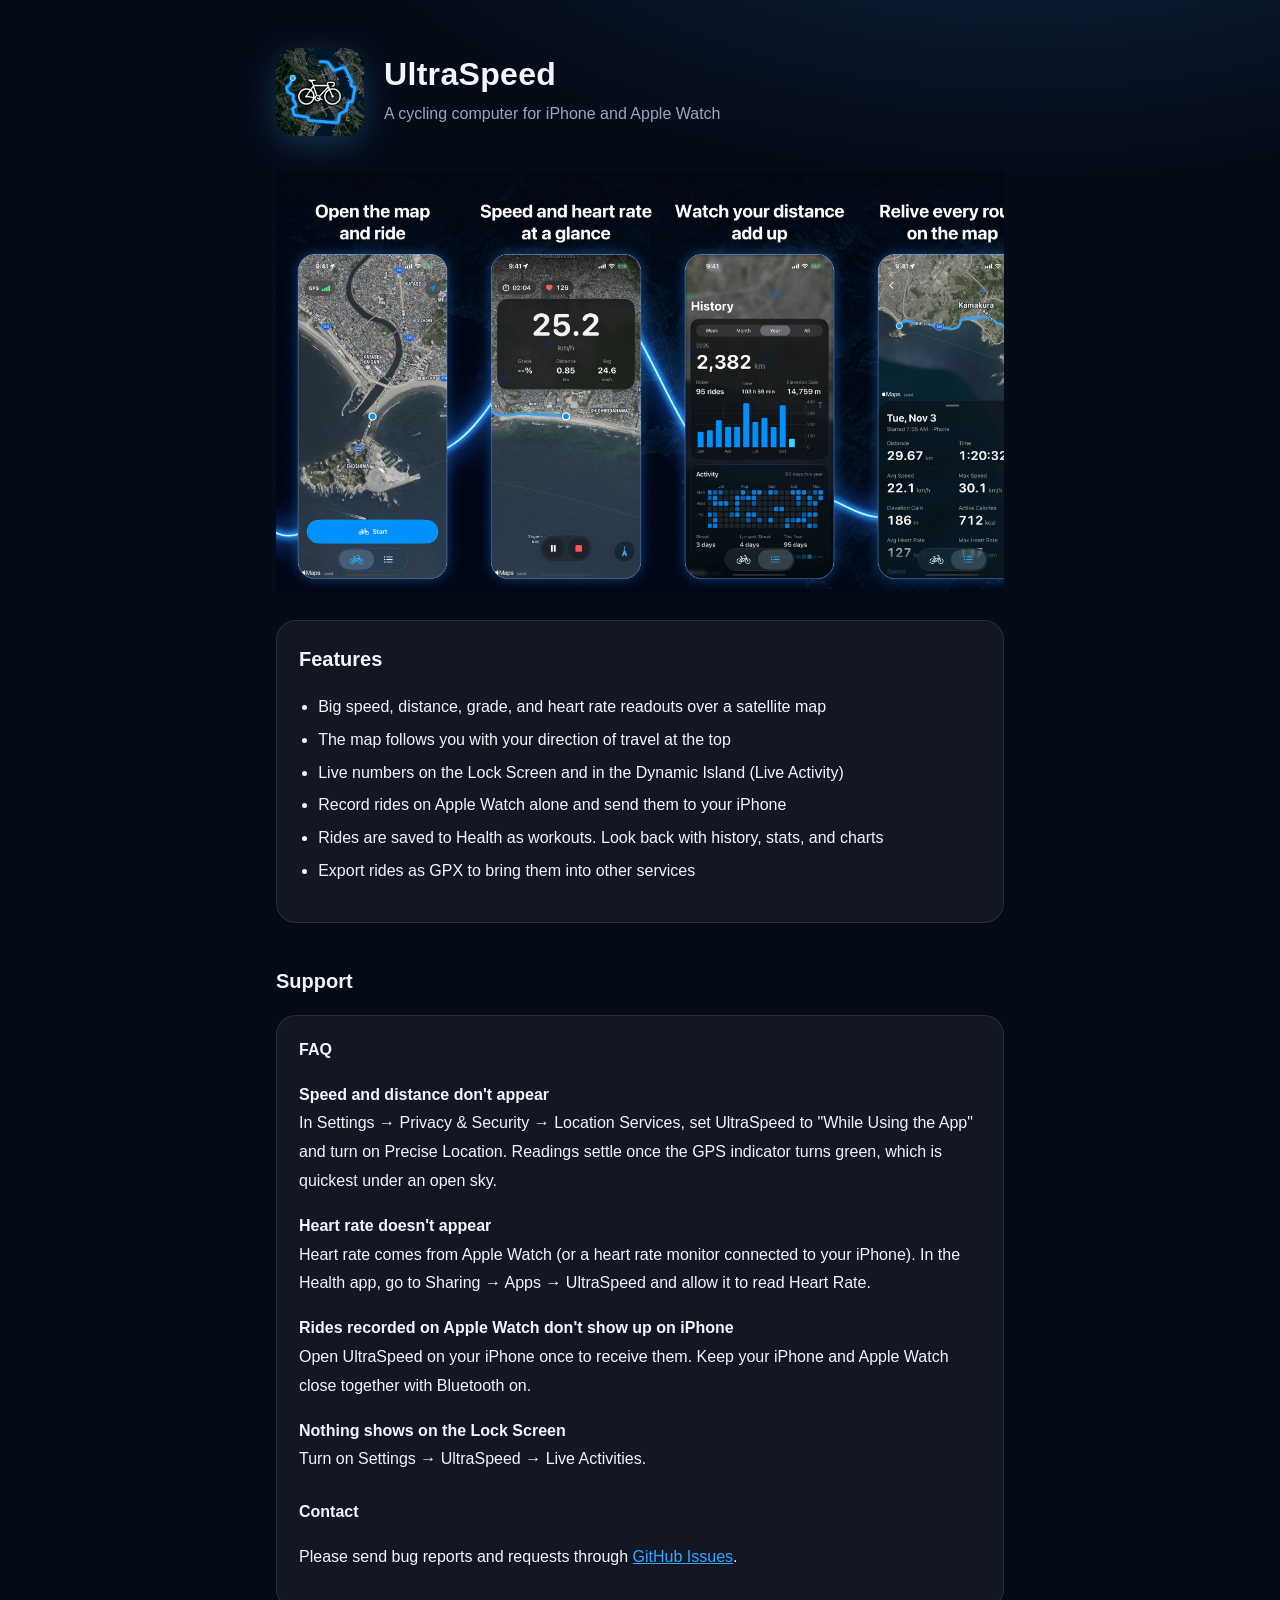
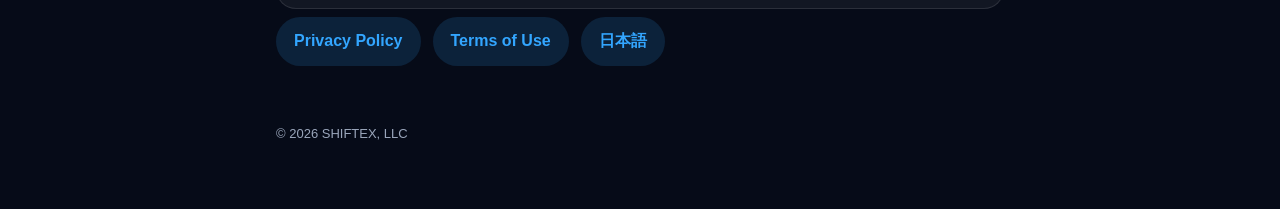
==== en/index.html @ 68d2e988 "Add English pages and terms of use, expand privacy policy Co-Authored-By: Claude Opus 5.5 <noreply@a" ====
<!doctype html>
<html lang="en">
<head>
<meta charset="utf-8">
<meta name="viewport" content="width=device-width, initial-scale=1">
<title>UltraSpeed Support</title>
<meta name="description" content="UltraSpeed is a cycling computer for iPhone and Apple Watch.">
<link rel="icon" href="../assets/icon.png">
<link rel="alternate" hreflang="ja" href="https://souy4.github.io/ultraspeed/">
<link rel="stylesheet" href="../style.css">
</head>
<body>
<main>
  <header class="hero">
    <img src="../assets/icon.png" alt="UltraSpeed icon">
    <div>
      <h1>UltraSpeed</h1>
      <p class="tagline">A cycling computer for iPhone and Apple Watch</p>
    </div>
  </header>

  <div class="shots">
    <img src="../assets/en/shot-01.jpg" alt="UltraSpeed screen 1">
    <img src="../assets/en/shot-02.jpg" alt="UltraSpeed screen 2">
    <img src="../assets/en/shot-03.jpg" alt="UltraSpeed screen 3">
    <img src="../assets/en/shot-04.jpg" alt="UltraSpeed screen 4">
    <img src="../assets/en/shot-05.jpg" alt="UltraSpeed screen 5">
  </div>

  <section class="card">
    <h2 style="margin-top:0">Features</h2>
    <ul>
      <li>Big speed, distance, grade, and heart rate readouts over a satellite map</li>
      <li>The map follows you with your direction of travel at the top</li>
      <li>Live numbers on the Lock Screen and in the Dynamic Island (Live Activity)</li>
      <li>Record rides on Apple Watch alone and send them to your iPhone</li>
      <li>Rides are saved to Health as workouts. Look back with history, stats, and charts</li>
      <li>Export rides as GPX to bring them into other services</li>
    </ul>
  </section>

  <h2>Support</h2>
  <section class="card">
    <h3 style="margin-top:0">FAQ</h3>
    <p><strong>Speed and distance don't appear</strong><br>
    In Settings → Privacy &amp; Security → Location Services, set UltraSpeed to "While Using the App" and turn on Precise Location. Readings settle once the GPS indicator turns green, which is quickest under an open sky.</p>
    <p><strong>Heart rate doesn't appear</strong><br>
    Heart rate comes from Apple Watch (or a heart rate monitor connected to your iPhone). In the Health app, go to Sharing → Apps → UltraSpeed and allow it to read Heart Rate.</p>
    <p><strong>Rides recorded on Apple Watch don't show up on iPhone</strong><br>
    Open UltraSpeed on your iPhone once to receive them. Keep your iPhone and Apple Watch close together with Bluetooth on.</p>
    <p><strong>Nothing shows on the Lock Screen</strong><br>
    Turn on Settings → UltraSpeed → Live Activities.</p>

    <h3>Contact</h3>
    <p>Please send bug reports and requests through <a href="https://github.com/SouY4/ultraspeed/issues">GitHub Issues</a>.</p>
  </section>

  <nav class="links">
    <a href="privacy.html">Privacy Policy</a>
    <a href="terms.html">Terms of Use</a>
    <a href="../" hreflang="ja">日本語</a>
  </nav>

  <footer>© 2026 SHIFTEX, LLC</footer>
</main>
</body>
</html>
---- style.css ----
:root {
  --bg: #060b18;
  --panel: rgba(255, 255, 255, 0.05);
  --line: rgba(255, 255, 255, 0.10);
  --text: #f2f5fa;
  --muted: #9aa6bb;
  --accent: #33a6ff;
}
* { box-sizing: border-box; }
html { -webkit-text-size-adjust: 100%; }
body {
  margin: 0;
  background: radial-gradient(1200px 600px at 80% -10%, rgba(51, 166, 255, 0.18), transparent 60%), var(--bg);
  color: var(--text);
  font-family: -apple-system, BlinkMacSystemFont, "Hiragino Sans", "Hiragino Kaku Gothic ProN", "Noto Sans JP", sans-serif;
  line-height: 1.8;
}
main { max-width: 760px; margin: 0 auto; padding: 48px 16px 64px; }
a { color: var(--accent); }
header.hero { display: flex; align-items: center; gap: 20px; margin-bottom: 32px; }
header.hero img { width: 88px; height: 88px; border-radius: 20px; box-shadow: 0 8px 32px rgba(51, 166, 255, 0.25); }
h1 { font-size: 32px; line-height: 1.2; margin: 0; letter-spacing: 0.01em; }
.tagline { color: var(--muted); margin: 6px 0 0; }
h2 { font-size: 20px; margin: 40px 0 12px; }
h3 { font-size: 16px; margin: 24px 0 6px; }
section.card { background: var(--panel); border: 1px solid var(--line); border-radius: 20px; padding: 20px 22px; margin-top: 16px; }
ul { padding-left: 1.2em; }
li { margin: 4px 0; }
.shots { display: flex; gap: 0; overflow-x: auto; padding: 4px 0 12px; scroll-snap-type: x mandatory; }
.shots img { height: 420px; scroll-snap-align: start; }
nav.links { display: flex; flex-wrap: wrap; gap: 12px; margin-top: 8px; }
nav.links a { display: inline-block; padding: 10px 18px; border-radius: 999px; background: rgba(51, 166, 255, 0.15); text-decoration: none; font-weight: 600; }
footer { margin-top: 56px; color: var(--muted); font-size: 13px; }
.muted { color: var(--muted); }
@media (max-width: 480px) {
  h1 { font-size: 26px; }
  header.hero img { width: 72px; height: 72px; }
  .shots img { height: 340px; }
}
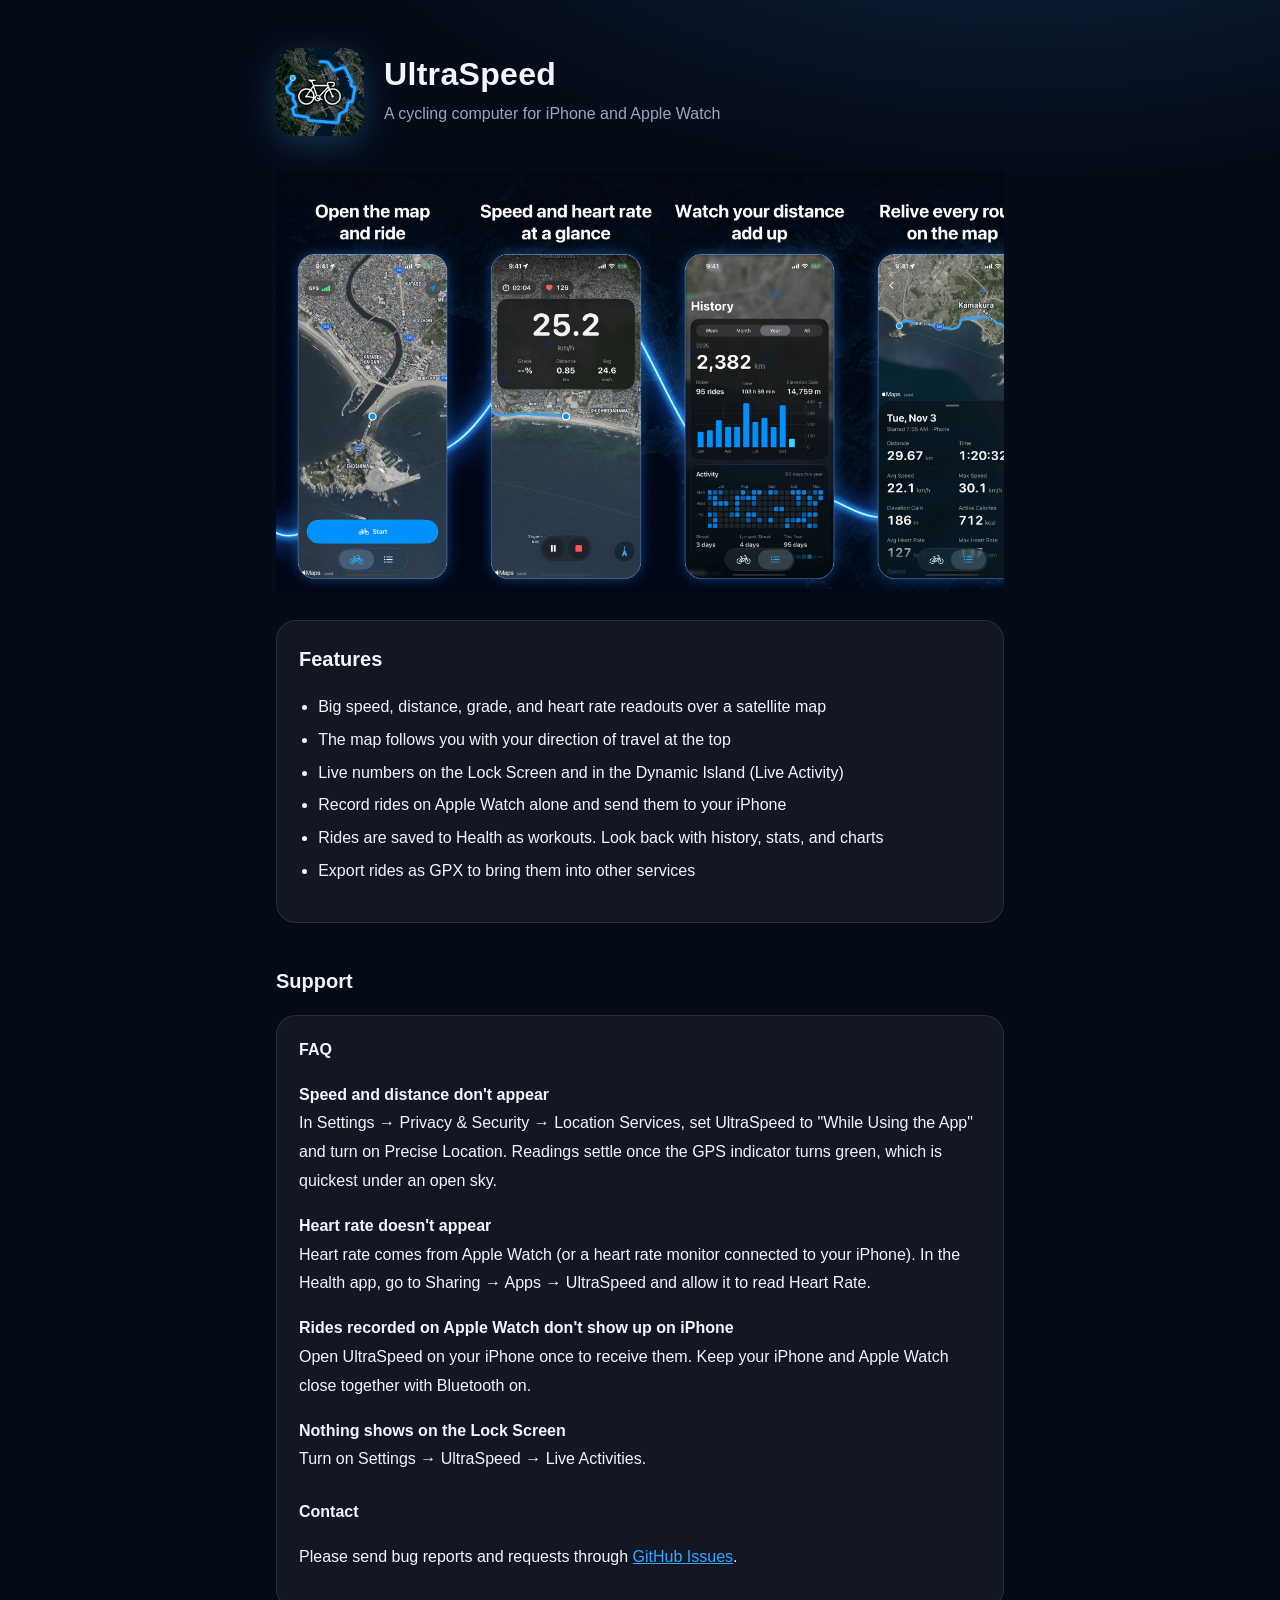
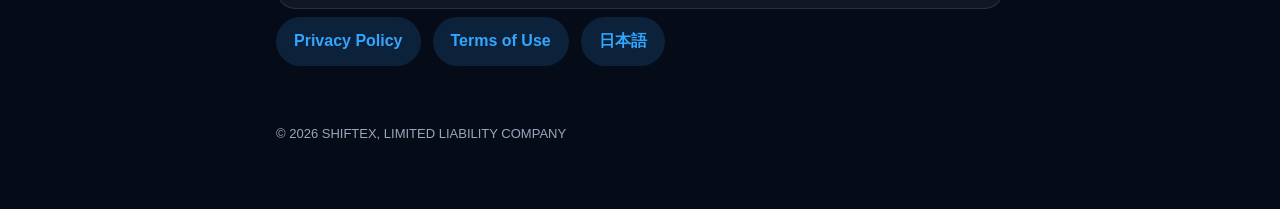
==== commit 22023ace: "Use the registered English company name Co-Authored-By: Claude Opus 5.5 <noreply@anthropic.com>" ====
--- a/en/index.html
+++ b/en/index.html
@@ -61,7 +61,7 @@
     <a href="../" hreflang="ja">日本語</a>
   </nav>
 
-  <footer>© 2026 SHIFTEX, LLC</footer>
+  <footer>© 2026 SHIFTEX, LIMITED LIABILITY COMPANY</footer>
 </main>
 </body>
 </html>
